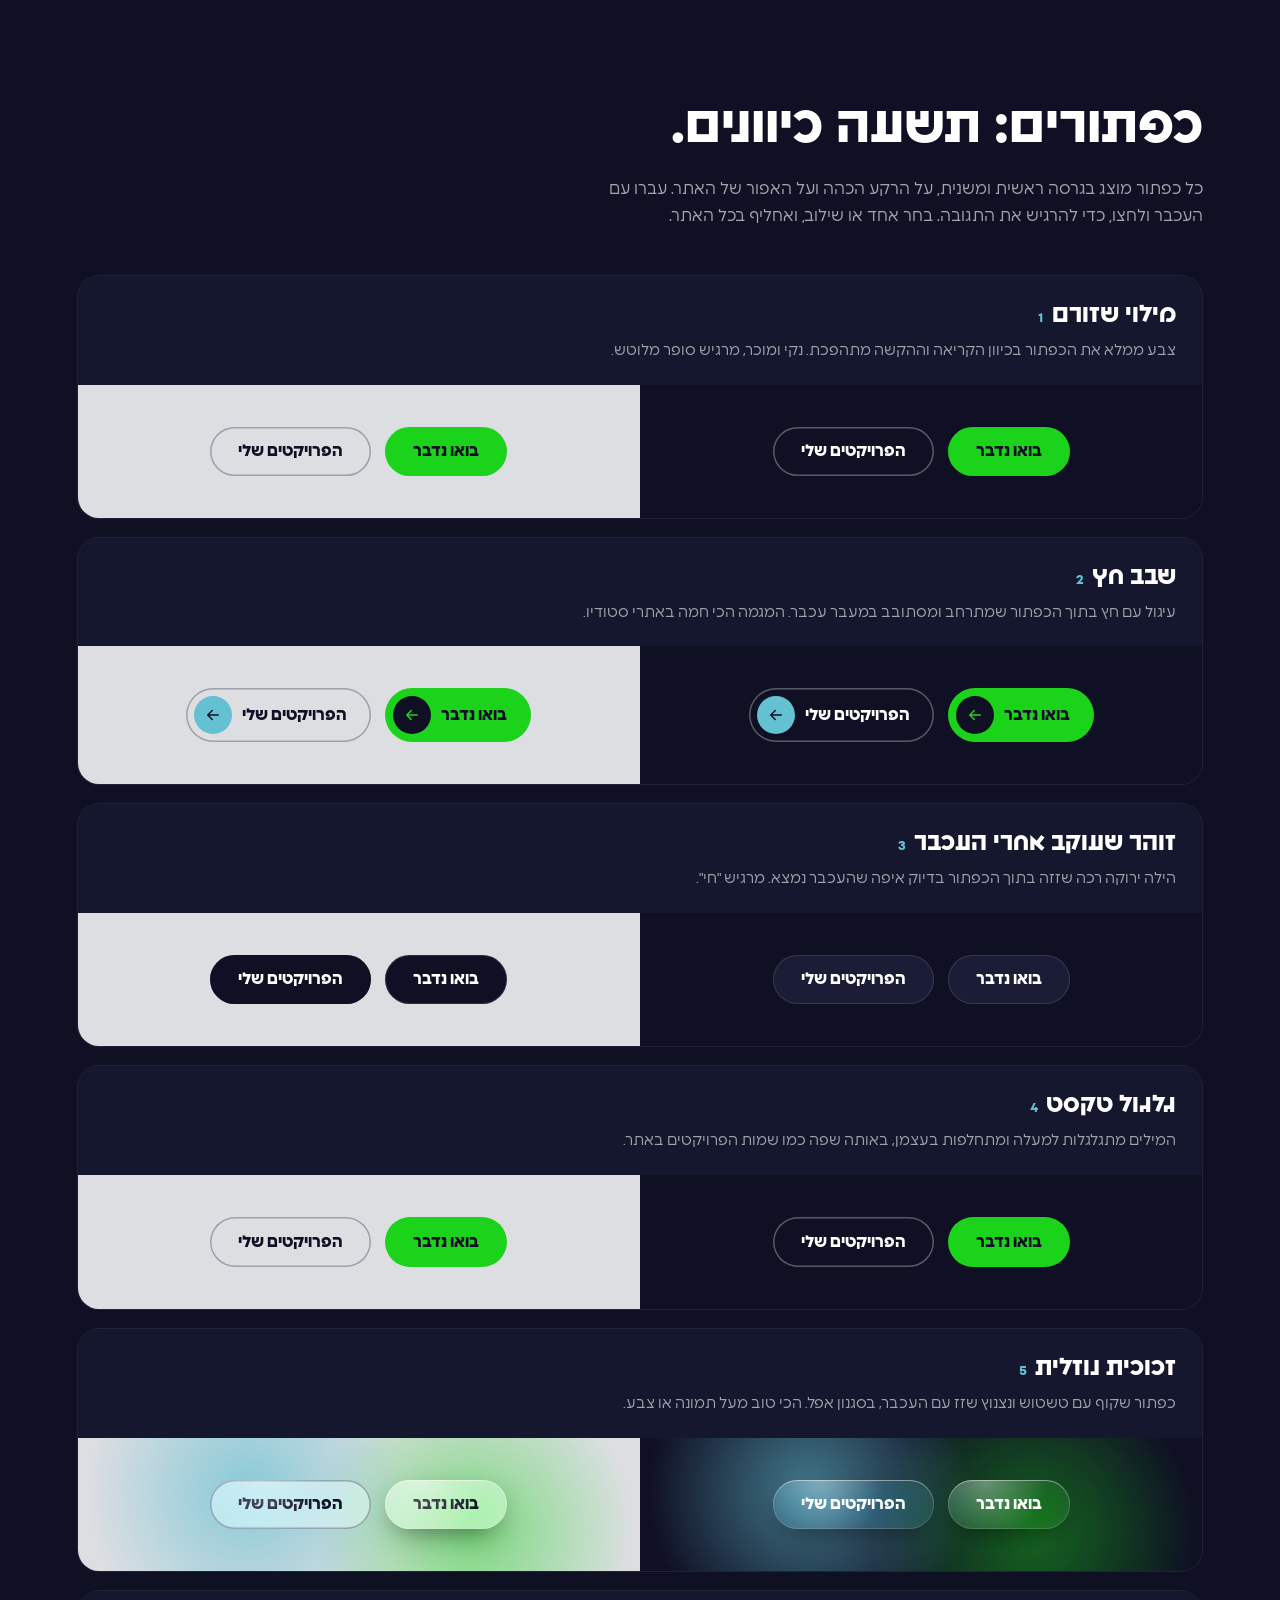
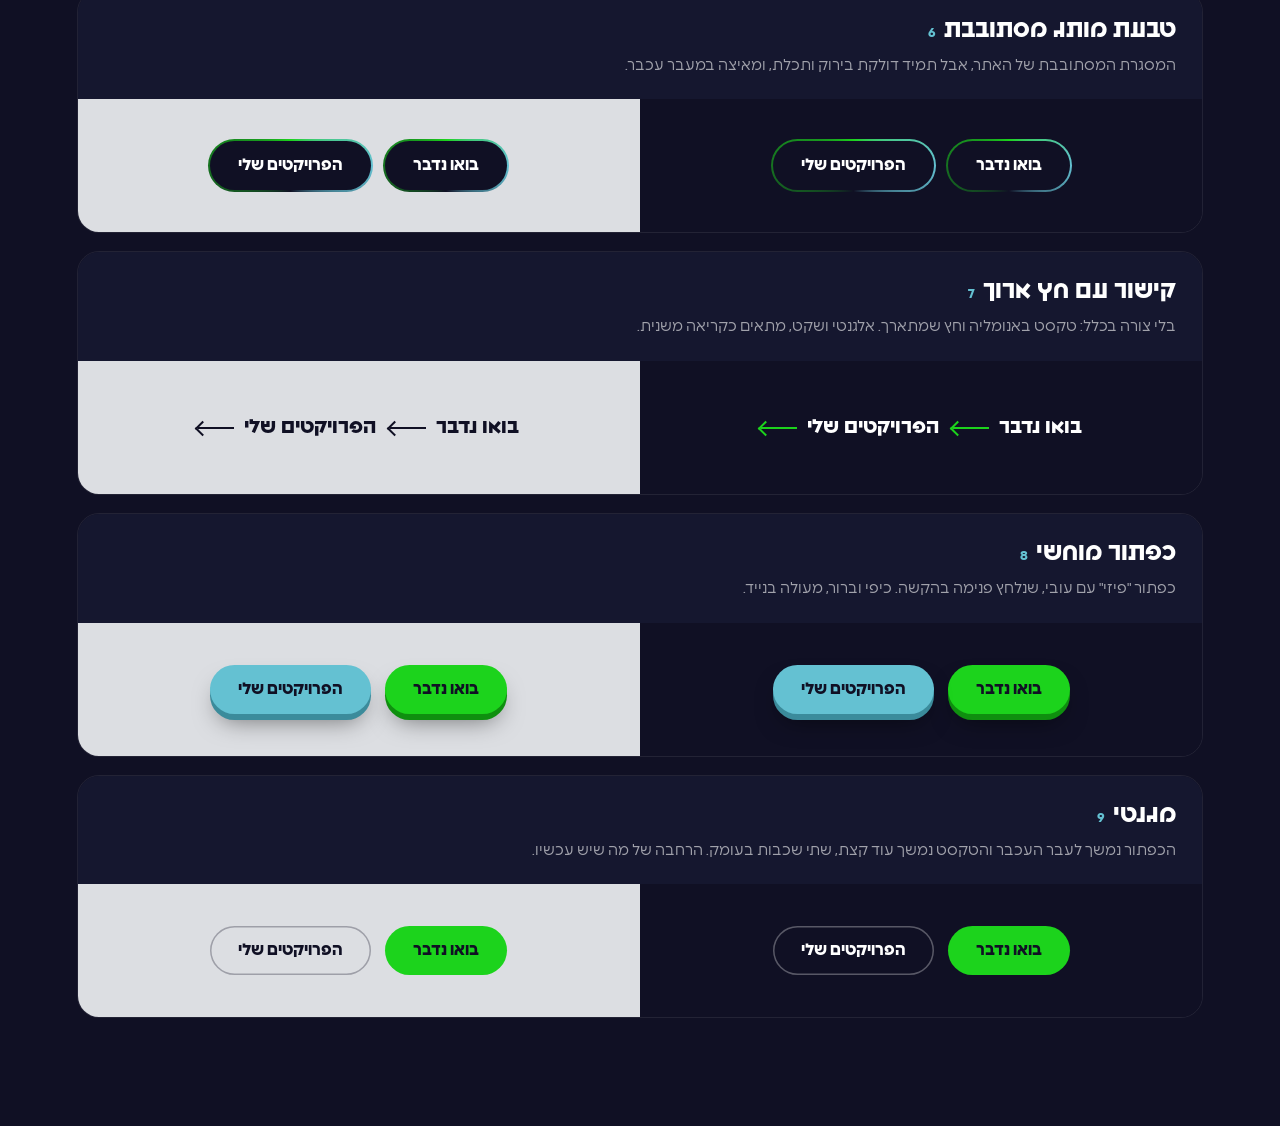
==== lab/buttons.html @ ee7b59b1 "Lab: hero-3d (projects around the hero photo) and buttons (nine directions) Co-Authored-By: Claude O" ====
<!DOCTYPE html>
<html lang="he" dir="rtl">
<head>
<meta charset="UTF-8" />
<meta name="viewport" content="width=device-width, initial-scale=1.0" />
<meta name="robots" content="noindex" />
<title>מעבדה: כפתורים</title>
<style>
@font-face { font-family: 'Polin'; src: url('../fonts/Polin-Regular.ttf') format('truetype'); font-weight: 100 599; font-display: swap; }
@font-face { font-family: 'Polin'; src: url('../fonts/Polin-Bold.ttf') format('truetype'); font-weight: 600 1000; font-display: swap; }
@font-face { font-family: 'Anomalia'; src: url('../fonts/anomalia-bold-aaa.woff2') format('woff2'); font-weight: 600 1000; font-display: swap; }
@property --a { syntax: '<angle>'; initial-value: 0deg; inherits: false; }
:root { --bg: #101024; --navy: #101024; --accent: #64C1D2; --accent-2: #1CD31C; --paper: #DCDEE2; --ease: cubic-bezier(0.23, 1, 0.32, 1); }
* { box-sizing: border-box; }
body { margin: 0; background: var(--bg); color: #fff; font-family: 'Polin', Arial, sans-serif; }
.intro { padding: 10vh 6vw 5vh; }
.intro h1 { font-family: 'Anomalia'; font-size: clamp(2rem, 4vw, 3.6rem); margin: 0 0 12px; }
.intro p { color: rgba(255,255,255,.62); max-width: 62ch; line-height: 1.7; margin: 0; }
.grid { display: grid; grid-template-columns: repeat(auto-fill, minmax(min(100%, 560px), 1fr)); gap: 18px; padding: 0 6vw 12vh; }
.card { border-radius: 22px; overflow: hidden; border: 1px solid rgba(255,255,255,.08); }
.card h2 { font-family: 'Anomalia'; font-size: 1.5rem; margin: 0; }
.card h2 span { color: var(--accent); font-family: 'Polin'; font-size: .8rem; margin-inline-start: 8px; }
.card p { margin: 6px 0 0; color: rgba(255,255,255,.6); font-size: .92rem; line-height: 1.6; }
.head { padding: 22px 26px; background: #15172f; }
.demo { display: grid; grid-template-columns: 1fr 1fr; }
.demo > div { display: flex; gap: 14px; align-items: center; justify-content: center; flex-wrap: wrap; padding: 42px 18px; }
.dark { background: var(--navy); }
.light { background: var(--paper); }
button { font: inherit; border: 0; cursor: pointer; }
.b { position: relative; display: inline-flex; align-items: center; gap: 10px; font-weight: 600; font-size: 1rem; padding: 15px 28px; border-radius: 999px; isolation: isolate; -webkit-tap-highlight-color: transparent; }
.b:active { scale: .97; }
.pri { background: var(--accent-2); color: var(--navy); }
.sec { background: transparent; color: #fff; box-shadow: inset 0 0 0 1.5px rgba(255,255,255,.3); }
.light .sec { color: var(--navy); box-shadow: inset 0 0 0 1.5px rgba(16,16,36,.3); }

/* 1 fill sweep */
.s1 { overflow: hidden; transition: color .45s var(--ease); }
.s1::before { content: ''; position: absolute; inset: 0; z-index: -1; background: var(--navy); transform: scaleX(0); transform-origin: 100% 50%; transition: transform .55s var(--ease); border-radius: inherit; }
.s1.pri:hover { color: #fff; } .s1.pri:hover::before { transform: scaleX(1); }
.s1.sec::before { background: var(--accent); } .s1.sec:hover { color: var(--navy); } .s1.sec:hover::before { transform: scaleX(1); }

/* 2 arrow chip */
.s2 { padding: 8px 8px 8px 24px; padding-inline-start: 24px; padding-inline-end: 8px; }
.s2 .chip { display: grid; place-items: center; width: 38px; height: 38px; border-radius: 50%; background: var(--navy); color: var(--accent-2); overflow: hidden; transition: width .5s var(--ease); }
.s2.sec .chip { background: var(--accent); color: var(--navy); }
.s2 .chip svg { width: 18px; height: 18px; transition: transform .5s var(--ease); }
.s2:hover .chip svg { transform: translateX(-4px) rotate(-45deg); }
.s2:hover .chip { width: 52px; }

/* 3 cursor glow */
.s3 { background: #1b1d36; color: #fff; overflow: hidden; box-shadow: inset 0 0 0 1px rgba(255,255,255,.12); }
.s3::before { content: ''; position: absolute; inset: 0; z-index: -1; background: radial-gradient(140px circle at var(--x, 50%) var(--y, 50%), rgba(28,211,28,.55), transparent 60%); opacity: 0; transition: opacity .3s; }
.s3:hover::before { opacity: 1; }
.light .s3 { background: var(--navy); }

/* 4 text roll */
.s4 .roll { display: inline-block; overflow: hidden; height: 1.3em; line-height: 1.3em; }
.s4 .roll i { display: block; font-style: normal; transition: transform .5s var(--ease); text-shadow: 0 1.3em 0 currentColor; }
.s4:hover .roll i { transform: translateY(-1.3em); }

/* 5 liquid glass */
.s5 { color: #fff; background: rgba(255,255,255,.08); backdrop-filter: blur(14px) saturate(160%); box-shadow: inset 0 1px 0 rgba(255,255,255,.35), inset 0 0 0 1px rgba(255,255,255,.14), 0 10px 30px -10px rgba(0,0,0,.6); overflow: hidden; }
.s5::after { content: ''; position: absolute; inset: 0; background: radial-gradient(90px circle at var(--x, 30%) 0%, rgba(255,255,255,.35), transparent 70%); pointer-events: none; }
.light .s5 { color: var(--navy); background: rgba(255,255,255,.45); }
.glassbg { background: radial-gradient(circle at 30% 40%, rgba(100,193,210,.6), transparent 40%), radial-gradient(circle at 70% 70%, rgba(28,211,28,.45), transparent 40%), var(--navy) !important; }
.glassbg.light { background: radial-gradient(circle at 30% 40%, rgba(100,193,210,.7), transparent 40%), radial-gradient(circle at 70% 70%, rgba(28,211,28,.5), transparent 40%), var(--paper) !important; }

/* 6 always-on spinning brand ring */
.s6 { background: var(--navy); color: #fff; }
.s6::before { content: ''; position: absolute; inset: -2px; z-index: -2; border-radius: inherit; background: conic-gradient(from var(--a), var(--accent-2), var(--accent), var(--navy) 50%, var(--accent-2)); animation: rot 3.2s linear infinite; }
.s6::after { content: ''; position: absolute; inset: 0; z-index: -1; border-radius: inherit; background: var(--navy); }
.s6:hover::before { animation-duration: 1.2s; filter: drop-shadow(0 0 8px rgba(28,211,28,.6)); }
@keyframes rot { to { --a: 360deg; } }

/* 7 long arrow link */
.s7 { background: none; color: #fff; padding: 10px 0; border-radius: 0; font-family: 'Anomalia'; font-size: 1.25rem; }
.light .s7 { color: var(--navy); }
.s7 .line { position: relative; width: 36px; height: 2px; background: var(--accent-2); transition: width .5s var(--ease); }
.light .s7 .line { background: var(--navy); }
.s7 .line::after { content: ''; position: absolute; left: -1px; top: -4px; width: 9px; height: 9px; border-left: 2px solid; border-bottom: 2px solid; transform: rotate(45deg); color: var(--accent-2); }
.light .s7 .line::after { color: var(--navy); }
.s7:hover .line { width: 72px; }

/* 8 tactile 3D */
.s8 { background: var(--accent-2); color: var(--navy); box-shadow: 0 6px 0 #0f8f0f, 0 14px 24px -8px rgba(0,0,0,.5); transition: transform .12s, box-shadow .12s; }
.s8.sec { background: var(--accent); box-shadow: 0 6px 0 #3b8b9b, 0 14px 24px -8px rgba(0,0,0,.5); }
.s8:hover { transform: translateY(-2px); box-shadow: 0 8px 0 #0f8f0f, 0 18px 28px -8px rgba(0,0,0,.5); }
.s8.sec:hover { box-shadow: 0 8px 0 #3b8b9b, 0 18px 28px -8px rgba(0,0,0,.5); }
.s8:active { scale: 1; transform: translateY(5px); box-shadow: 0 1px 0 #0f8f0f, 0 4px 8px -4px rgba(0,0,0,.5); }

/* 9 magnetic split */
.s9 { background: var(--accent-2); color: var(--navy); transition: translate .25s var(--ease); }
.s9 span { transition: translate .25s var(--ease); display: inline-block; }

/* variant fixes */
.light .s3, .light .s6 { color: #fff; }
.s7.sec, .light .s7.sec { box-shadow: none; }
.s9.sec { background: transparent; color: #fff; box-shadow: inset 0 0 0 1.5px rgba(255,255,255,.3); }
.light .s9.sec { color: var(--navy); box-shadow: inset 0 0 0 1.5px rgba(16,16,36,.3); }
@media (max-width: 600px) { .demo { grid-template-columns: 1fr; } }
@media (prefers-reduced-motion: reduce) { *, *::before { animation: none !important; transition: none !important; } }
</style>
</head>
<body>
<header class="intro">
  <h1>כפתורים: תשעה כיוונים.</h1>
  <p>כל כפתור מוצג בגרסה ראשית ומשנית, על הרקע הכהה ועל האפור של האתר. עברו עם העכבר ולחצו, כדי להרגיש את התגובה. בחר אחד או שילוב, ואחליף בכל האתר.</p>
</header>
<main class="grid" id="grid"></main>
<script>
const arrow = '<svg viewBox="0 0 24 24" fill="none" stroke="currentColor" stroke-width="2" stroke-linecap="round" stroke-linejoin="round"><path d="M19 12H5M11 6l-6 6 6 6"/></svg>';
const D = [
  ['s1', 'מילוי שזורם', 'צבע ממלא את הכפתור בכיוון הקריאה וההקשה מתהפכת. נקי ומוכר, מרגיש סופר מלוטש.', t => t],
  ['s2', 'שבב חץ', 'עיגול עם חץ בתוך הכפתור שמתרחב ומסתובב במעבר עכבר. המגמה הכי חמה באתרי סטודיו.', t => `${t}<span class="chip">${arrow}</span>`],
  ['s3', 'זוהר שעוקב אחרי העכבר', 'הילה ירוקה רכה שזזה בתוך הכפתור בדיוק איפה שהעכבר נמצא. מרגיש "חי".', t => t],
  ['s4', 'גלגול טקסט', 'המילים מתגלגלות למעלה ומתחלפות בעצמן, באותה שפה כמו שמות הפרויקטים באתר.', t => `<span class="roll"><i>${t}</i></span>`],
  ['s5', 'זכוכית נוזלית', 'כפתור שקוף עם טשטוש ונצנוץ שזז עם העכבר, בסגנון אפל. הכי טוב מעל תמונה או צבע.', t => t],
  ['s6', 'טבעת מותג מסתובבת', 'המסגרת המסתובבת של האתר, אבל תמיד דולקת בירוק ותכלת, ומאיצה במעבר עכבר.', t => t],
  ['s7', 'קישור עם חץ ארוך', 'בלי צורה בכלל: טקסט באנומליה וחץ שמתארך. אלגנטי ושקט, מתאים כקריאה משנית.', t => `${t}<span class="line"></span>`],
  ['s8', 'כפתור מוחשי', 'כפתור "פיזי" עם עובי, שנלחץ פנימה בהקשה. כיפי וברור, מעולה בנייד.', t => t],
  ['s9', 'מגנטי', 'הכפתור נמשך לעבר העכבר והטקסט נמשך עוד קצת, שתי שכבות בעומק. הרחבה של מה שיש עכשיו.', t => `<span>${t}</span>`],
];
const grid = document.getElementById('grid');
D.forEach(([cls, name, desc, wrap], i) => {
  const glass = cls === 's5';
  const pair = theme => `<div class="${theme}${glass ? ' glassbg' : ''}"><button class="b ${cls} ${cls === 's7' || cls === 's3' || cls === 's5' || cls === 's6' ? '' : 'pri'}">${wrap('בואו נדבר')}</button><button class="b ${cls} sec">${wrap('הפרויקטים שלי')}</button></div>`;
  grid.insertAdjacentHTML('beforeend', `<article class="card"><div class="head"><h2>${name}<span>${i + 1}</span></h2><p>${desc}</p></div><div class="demo">${pair('dark')}${pair('light')}</div></article>`);
});
// cursor-driven variables (3, 5) and magnetic (9)
document.querySelectorAll('.s3, .s5').forEach(b => b.addEventListener('pointermove', e => { const r = b.getBoundingClientRect(); b.style.setProperty('--x', (e.clientX - r.left) + 'px'); b.style.setProperty('--y', (e.clientY - r.top) + 'px'); }));
document.querySelectorAll('.s9').forEach(b => {
  b.addEventListener('pointermove', e => { const r = b.getBoundingClientRect(); const x = e.clientX - r.left - r.width / 2, y = e.clientY - r.top - r.height / 2; b.style.translate = `${x * .25}px ${y * .35}px`; b.firstChild.style.translate = `${x * .15}px ${y * .2}px`; });
  b.addEventListener('pointerleave', () => { b.style.translate = ''; b.firstChild.style.translate = ''; });
});
</script>
</body>
</html>
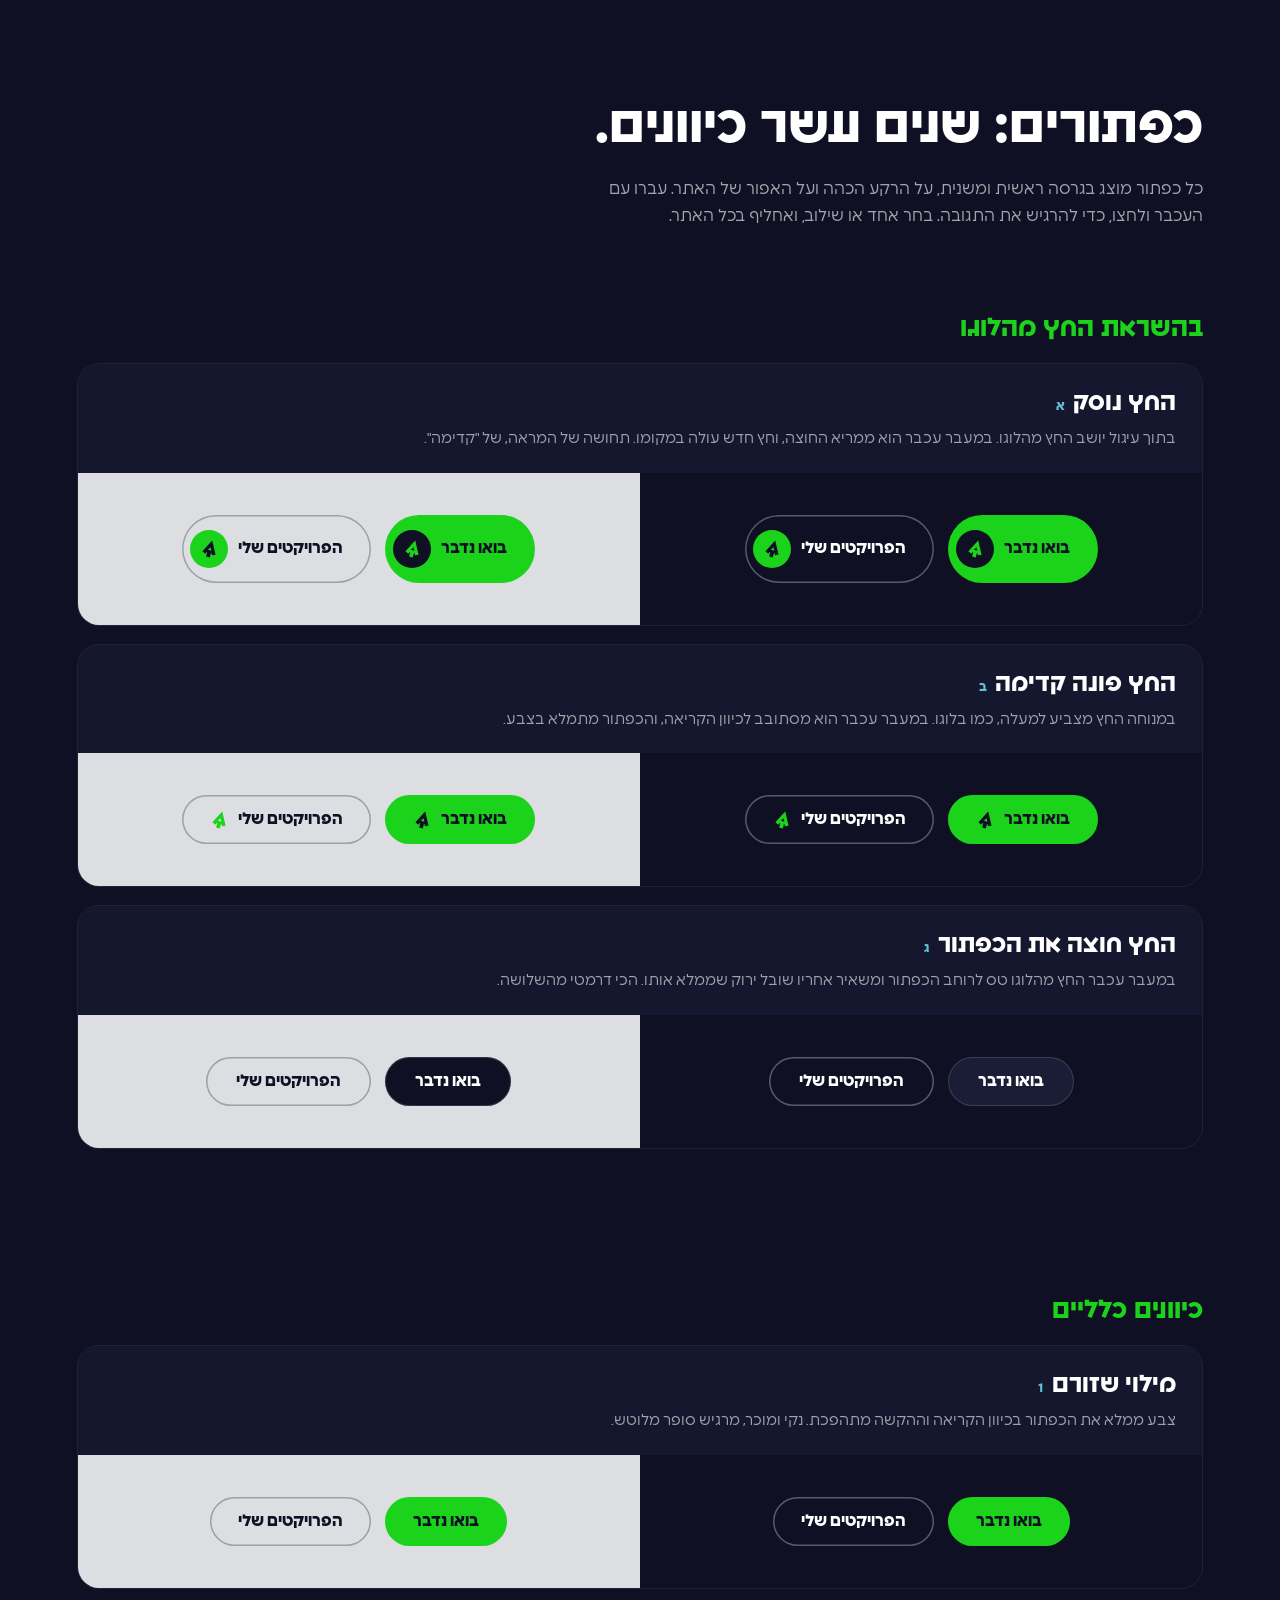
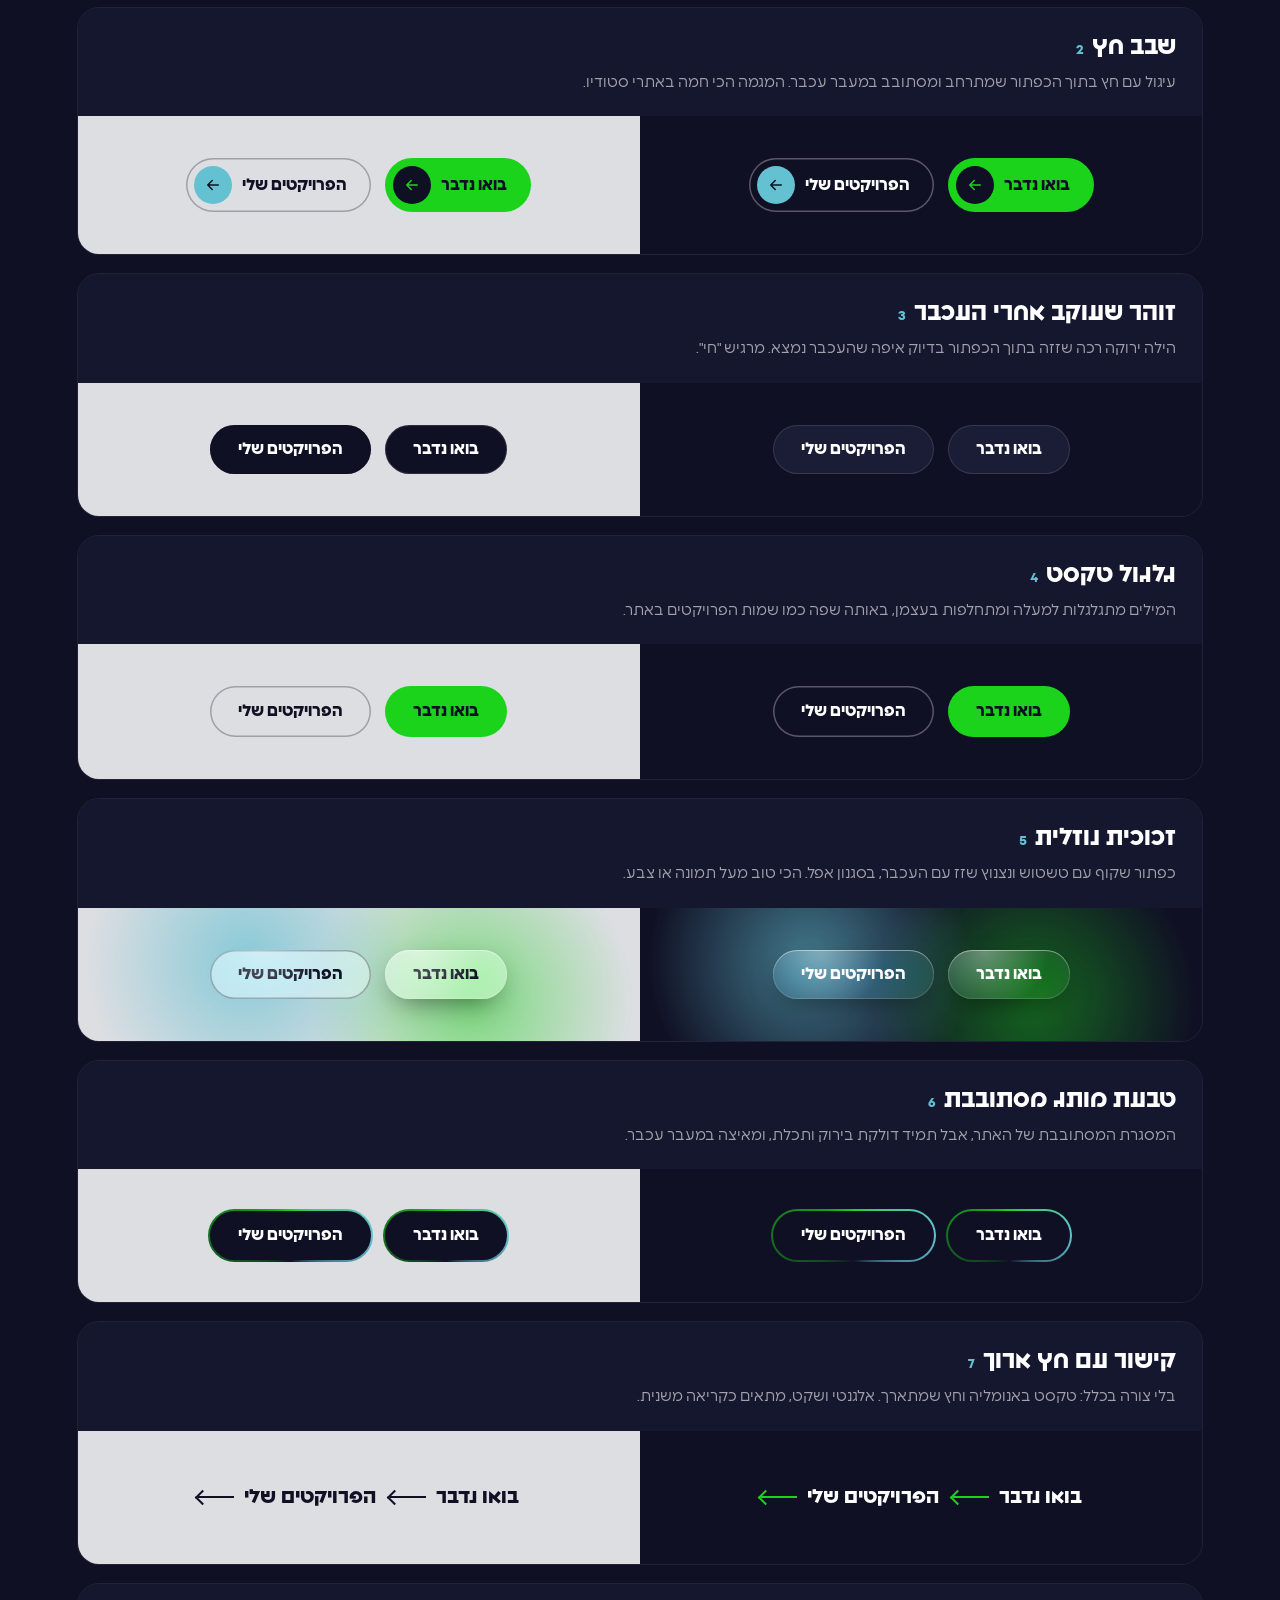
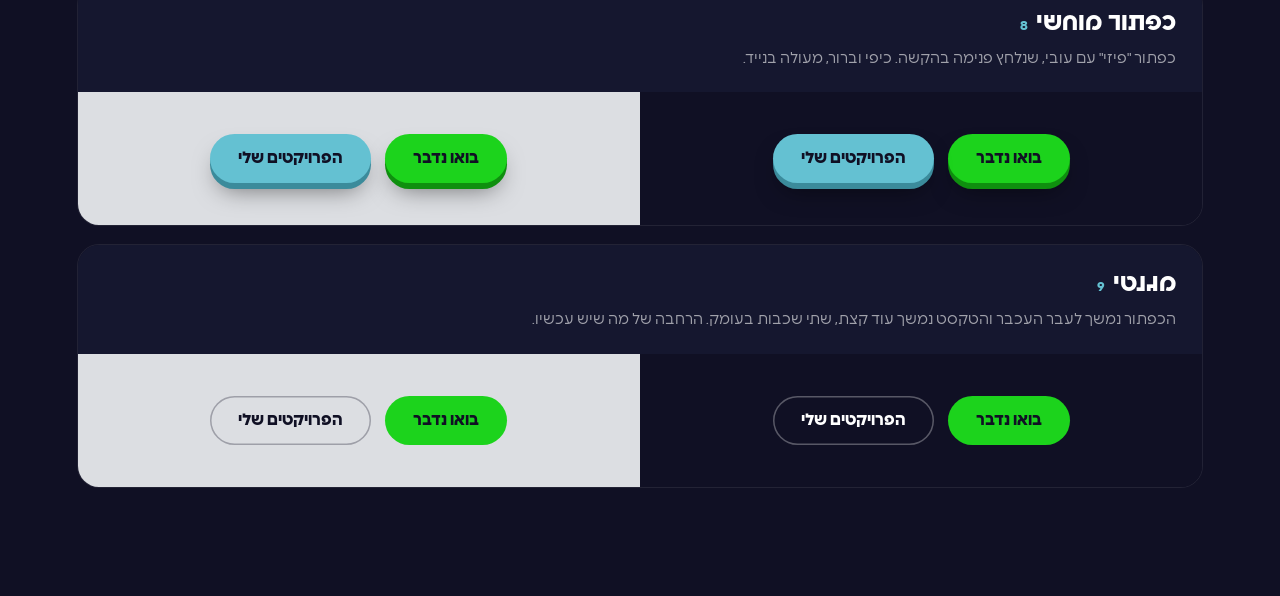
==== commit 08d4c9b7: "Wave without photo + rhythmic wipe, hero 'ליתרון שלך', footer icons only, logo-arrow buttons, loopin" ====
--- a/lab/buttons.html
+++ b/lab/buttons.html
@@ -92,6 +92,40 @@
 .s9 { background: var(--accent-2); color: var(--navy); transition: translate .25s var(--ease); }
 .s9 span { transition: translate .25s var(--ease); display: inline-block; }
 
+
+/* ===== logo arrow set (the green arrow from Michael's logo) ===== */
+.logo-arrow { width: 18px; height: 18px; fill: currentColor; flex: none; }
+/* L1: arrow launches up and a new one rises in its place */
+.l1 { padding-inline-end: 8px; }
+.l1 .chip { position: relative; display: grid; place-items: center; width: 38px; height: 38px; border-radius: 50%; background: var(--navy); color: var(--accent-2); overflow: hidden; }
+.l1.sec .chip { background: var(--accent-2); color: var(--navy); }
+.l1 .chip .logo-arrow { position: absolute; transition: transform .55s var(--ease); }
+.l1 .chip .logo-arrow + .logo-arrow { transform: translate(-60%, 160%); }
+.l1:hover .chip .logo-arrow:first-child { transform: translate(60%, -160%); }
+.l1:hover .chip .logo-arrow + .logo-arrow { transform: none; }
+/* L2: the arrow turns from "up" (the logo) to "forward" (left, RTL) and the pill fills */
+.l2 { overflow: hidden; transition: color .45s var(--ease); }
+.l2::before { content: ''; position: absolute; inset: 0; z-index: -1; background: var(--navy); transform: scaleX(0); transform-origin: 100% 50%; transition: transform .55s var(--ease); }
+.l2 .logo-arrow { transition: transform .55s var(--ease); color: var(--navy); }
+.l2:hover { color: #fff; } .l2:hover::before { transform: scaleX(1); }
+.l2:hover .logo-arrow { transform: rotate(-58deg) translateX(-2px); color: var(--accent-2); }
+.l2.sec::before { background: var(--accent-2); } .l2.sec .logo-arrow { color: var(--accent-2); }
+.l2.sec:hover { color: var(--navy); } .l2.sec:hover .logo-arrow { color: var(--navy); }
+/* L3: the arrow flies across the button leaving a green trail behind it */
+.l3 { background: #1b1d36; color: #fff; overflow: hidden; box-shadow: inset 0 0 0 1px rgba(255,255,255,.14); padding-inline: 30px 30px; }
+.light .l3 { background: var(--navy); }
+.l3::before { content: ''; position: absolute; inset: 0; z-index: -1; background: linear-gradient(270deg, rgba(28,211,28,0) 0%, rgba(28,211,28,.85) 100%); transform: scaleX(0); transform-origin: 100% 50%; }
+.l3 .fly { position: absolute; top: 50%; right: 8px; margin-top: -10px; color: var(--accent-2); opacity: 0; }
+.l3 .fly .logo-arrow { width: 20px; height: 20px; transform: rotate(-58deg); }
+.l3:hover::before { animation: trail .7s var(--ease) forwards; }
+.l3:hover .fly { animation: fly .7s var(--ease) forwards; }
+.l3:hover { color: var(--navy); transition: color .2s .35s; }
+@keyframes fly { 0% { opacity: 1; transform: translateX(0); } 100% { opacity: 0; transform: translateX(calc(-1 * var(--w, 180px))); } }
+@keyframes trail { to { transform: scaleX(1); } }
+.l3.sec { background: transparent; box-shadow: inset 0 0 0 1.5px rgba(255,255,255,.3); }
+.light .l3.sec { background: transparent; color: var(--navy); box-shadow: inset 0 0 0 1.5px rgba(16,16,36,.3); }
+.section-title-lab { padding: 0 6vw; margin: 4vh 0 16px; font-family: 'Anomalia'; font-size: 1.6rem; color: var(--accent-2); }
+
 /* variant fixes */
 .light .s3, .light .s6 { color: #fff; }
 .s7.sec, .light .s7.sec { box-shadow: none; }
@@ -103,9 +137,12 @@
 </head>
 <body>
 <header class="intro">
-  <h1>כפתורים: תשעה כיוונים.</h1>
+  <h1>כפתורים: שנים עשר כיוונים.</h1>
   <p>כל כפתור מוצג בגרסה ראשית ומשנית, על הרקע הכהה ועל האפור של האתר. עברו עם העכבר ולחצו, כדי להרגיש את התגובה. בחר אחד או שילוב, ואחליף בכל האתר.</p>
 </header>
+<h2 class="section-title-lab">בהשראת החץ מהלוגו</h2>
+<main class="grid" id="logoGrid"></main>
+<h2 class="section-title-lab">כיוונים כלליים</h2>
 <main class="grid" id="grid"></main>
 <script>
 const arrow = '<svg viewBox="0 0 24 24" fill="none" stroke="currentColor" stroke-width="2" stroke-linecap="round" stroke-linejoin="round"><path d="M19 12H5M11 6l-6 6 6 6"/></svg>';
@@ -120,6 +157,20 @@
   ['s8', 'כפתור מוחשי', 'כפתור "פיזי" עם עובי, שנלחץ פנימה בהקשה. כיפי וברור, מעולה בנייד.', t => t],
   ['s9', 'מגנטי', 'הכפתור נמשך לעבר העכבר והטקסט נמשך עוד קצת, שתי שכבות בעומק. הרחבה של מה שיש עכשיו.', t => `<span>${t}</span>`],
 ];
+
+const LOGO = '<svg class="logo-arrow" viewBox="12 3 76 94" aria-hidden="true"><path d="M66.9,6l-0.4-0.1L15.7,61.8l14.7,12.4l7-8l3.2,0.8L35,89.3l19.2,4.8l5.5-22.2l3.5,0.9l2.2,10.4l18.9-3.8L66.9,6z M53.4,56.4L44.2,54l6.7-6.7l6.7-6.7l2.5,9.1l2.5,9.1L53.4,56.4z"/></svg>';
+const L = [
+  ['l1', 'החץ נוסק', 'בתוך עיגול יושב החץ מהלוגו. במעבר עכבר הוא ממריא החוצה, וחץ חדש עולה במקומו. תחושה של המראה, של "קדימה".', t => `${t}<span class="chip">${LOGO}${LOGO}</span>`],
+  ['l2', 'החץ פונה קדימה', 'במנוחה החץ מצביע למעלה, כמו בלוגו. במעבר עכבר הוא מסתובב לכיוון הקריאה, והכפתור מתמלא בצבע.', t => `${t}${LOGO}`],
+  ['l3', 'החץ חוצה את הכפתור', 'במעבר עכבר החץ מהלוגו טס לרוחב הכפתור ומשאיר אחריו שובל ירוק שממלא אותו. הכי דרמטי מהשלושה.', t => `<span class="fly">${LOGO}</span>${t}`],
+];
+const lg = document.getElementById('logoGrid');
+L.forEach(([cls, name, desc, wrap], i) => {
+  const pair = theme => `<div class="${theme}"><button class="b ${cls} ${cls === 'l3' ? '' : 'pri'}">${wrap('בואו נדבר')}</button><button class="b ${cls} sec">${wrap('הפרויקטים שלי')}</button></div>`;
+  lg.insertAdjacentHTML('beforeend', `<article class="card"><div class="head"><h2>${name}<span>${['א','ב','ג'][i]}</span></h2><p>${desc}</p></div><div class="demo">${pair('dark')}${pair('light')}</div></article>`);
+});
+document.querySelectorAll('.l3').forEach(b => b.style.setProperty('--w', b.offsetWidth + 'px'));
+
 const grid = document.getElementById('grid');
 D.forEach(([cls, name, desc, wrap], i) => {
   const glass = cls === 's5';
